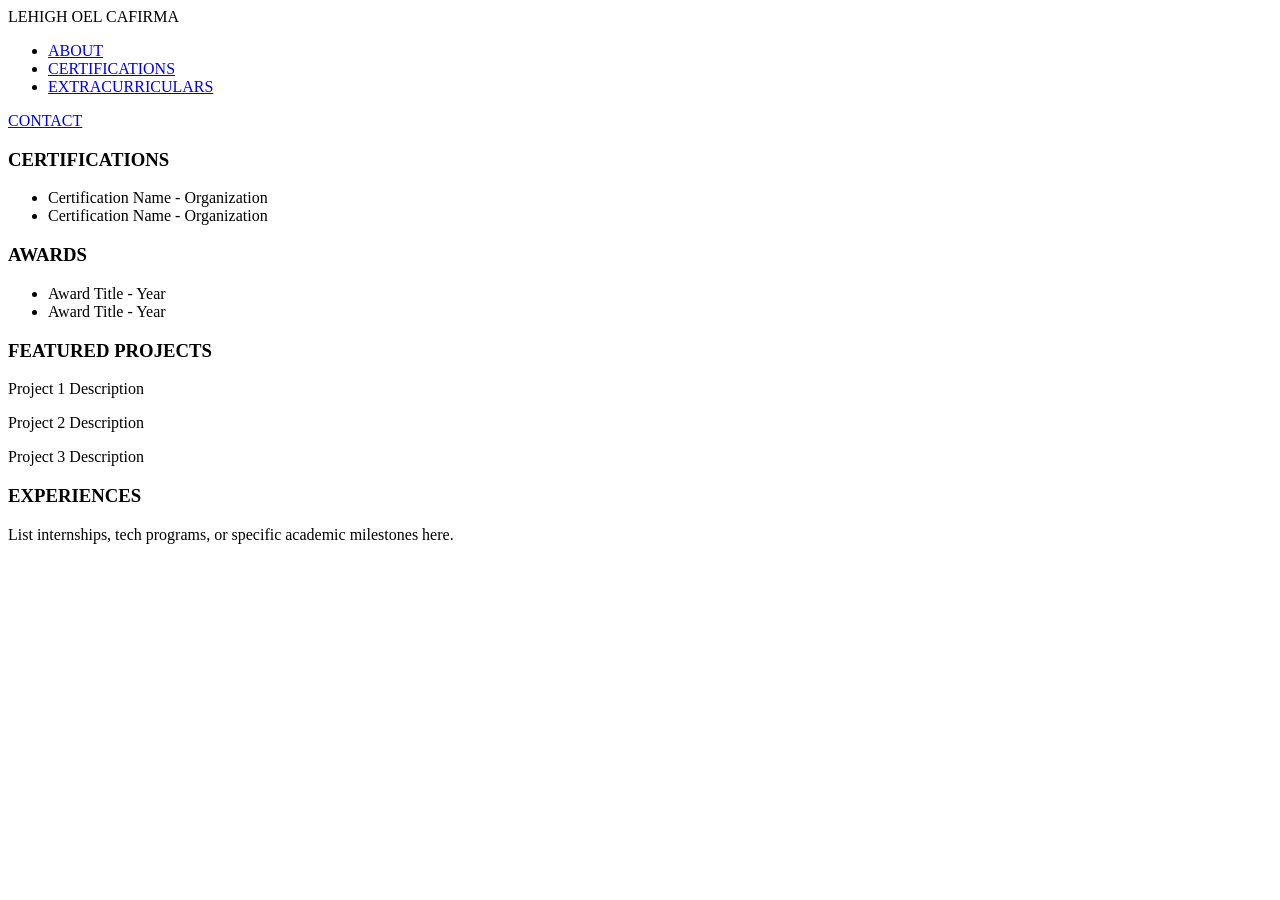
==== certifications.html @ 2c729127 "updated new codes" ====
<!DOCTYPE html>
<html lang="en">
<head>
	<meta charset="UTF-8">
	<meta name="viewport" content="width=device-width, inital-scale=1.0">
	<title>Certifications & Projects</title>
	<link rel="stylesheet" href="css/style.css">
</head>
<body>
	<header>
		<nav>
			<div class="logo">LEHIGH OEL CAFIRMA</div>
			<ul>
				<li><a href="index.html">ABOUT</a></li>
				<li><a href="cerfications.html" class="active">CERTIFICATIONS</a></li>
				<li><a href="extracurriculars.html">EXTRACURRICULARS</a></li>
			</ul>
			<a href="#" class="contact-btn">CONTACT</a>
		</nav>
	</header>

	<main class="container">
		<section class="grid-2-col">
			<div>
				<h3>CERTIFICATIONS</h3>
				<ul>
					<li>Certification Name - Organization</li>
					<li>Certification Name - Organization</li>
				</ul>
			</div>
			<div>
				<h3>AWARDS</h3>
				<ul>
					<li>Award Title - Year</li>
					<li>Award Title - Year</li>
				</ul>
			</div>
		</section>

		<section class="projects-section">
			<h3>FEATURED PROJECTS</h3>
			<div class="grid-3-col">
				<div class="project-card">
					<div class="img-box"></div>
					<p>Project 1 Description</p>
				</div>
				<div class="project-card">
					<div class="img-box"></div>
					<p>Project 2 Description</p>
				</div>
				<div class="project-card">
					<div class="img-box"></div>
					<p>Project 3 Description</p>
				</div>
			</div>
		</section>

		<section>
			<h3>EXPERIENCES</h3>
			<p>List internships, tech programs, or specific academic milestones here.</p>
		</section>
	</main>
</body>
</html>
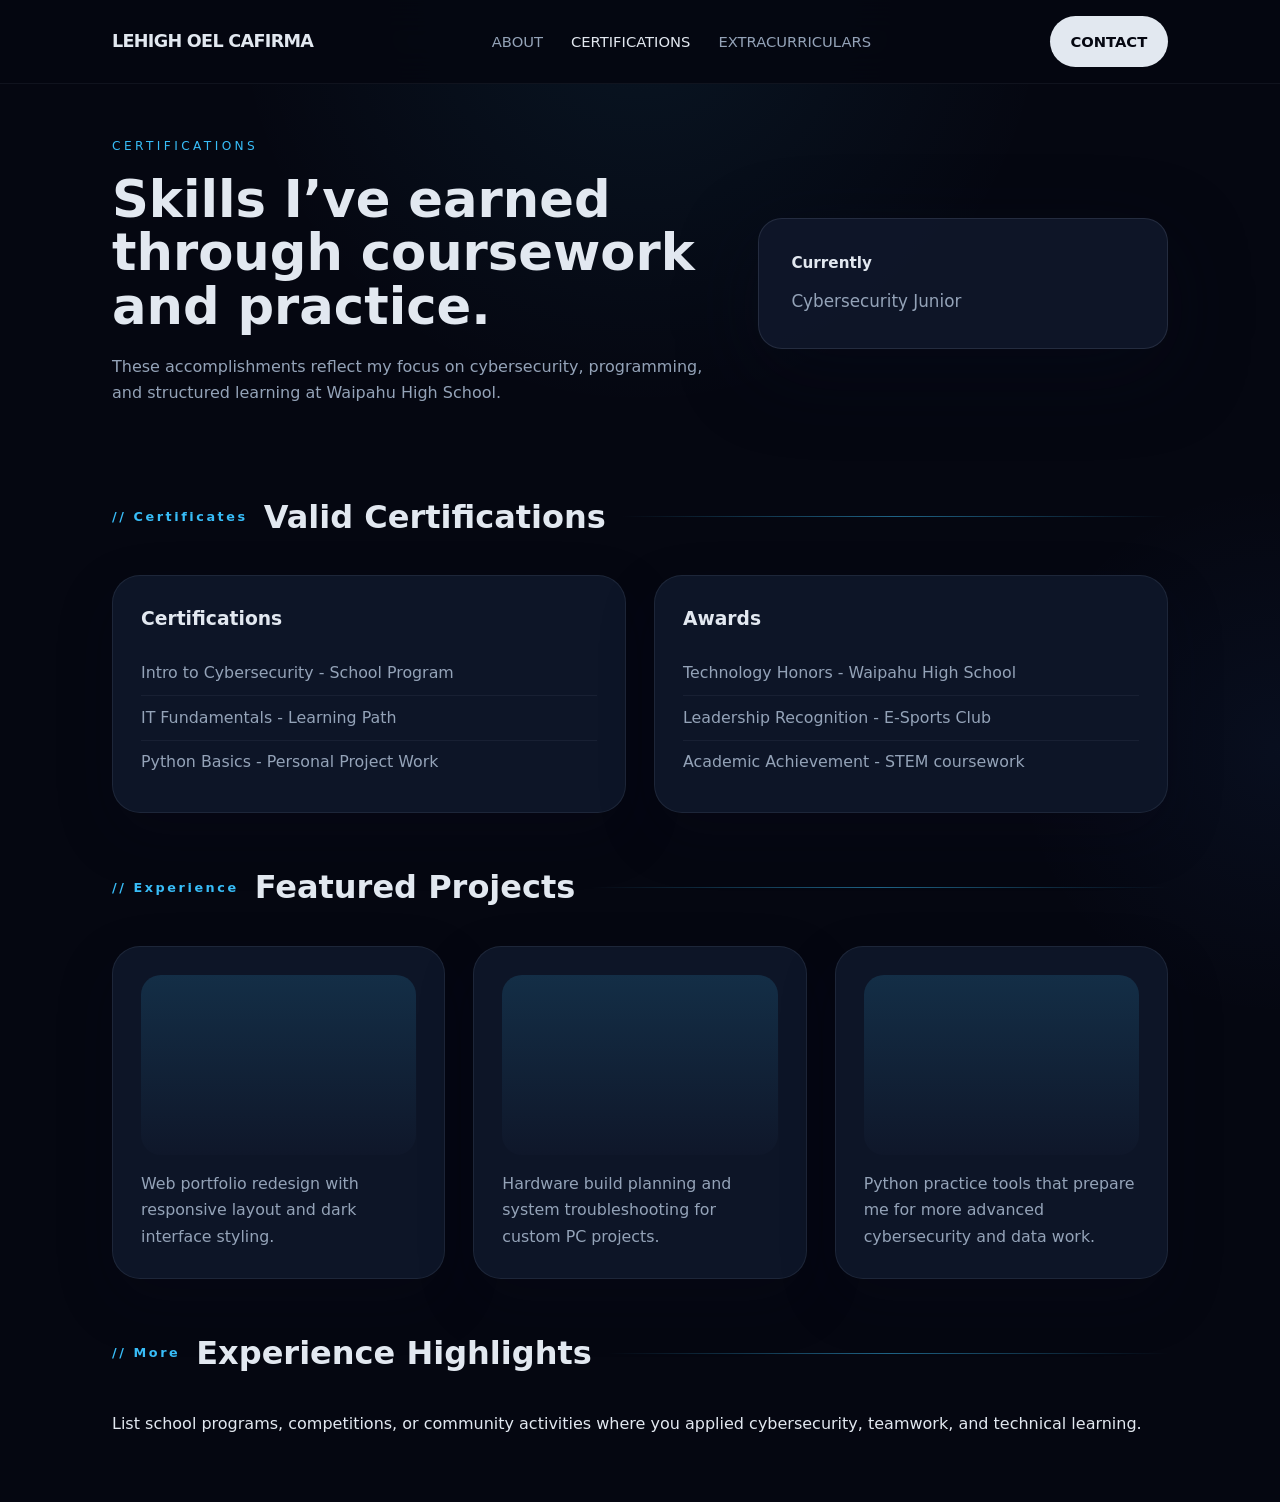
==== commit ed1f4cdc: "Kyle-style version" ====
--- a/certifications.html
+++ b/certifications.html
@@ -1,64 +1,95 @@
 <!DOCTYPE html>
 <html lang="en">
 <head>
-	<meta charset="UTF-8">
-	<meta name="viewport" content="width=device-width, inital-scale=1.0">
-	<title>Certifications & Projects</title>
-	<link rel="stylesheet" href="css/style.css">
+  <meta charset="UTF-8">
+  <meta name="viewport" content="width=device-width, initial-scale=1.0">
+  <title>Lehigh Oel Cafirma | Certifications</title>
+  <link rel="stylesheet" href="css/style.css">
 </head>
 <body>
-	<header>
-		<nav>
-			<div class="logo">LEHIGH OEL CAFIRMA</div>
-			<ul>
-				<li><a href="index.html">ABOUT</a></li>
-				<li><a href="cerfications.html" class="active">CERTIFICATIONS</a></li>
-				<li><a href="extracurriculars.html">EXTRACURRICULARS</a></li>
-			</ul>
-			<a href="#" class="contact-btn">CONTACT</a>
-		</nav>
-	</header>
+  <header>
+    <nav class="top-nav">
+      <a href="index.html" class="logo">LEHIGH OEL CAFIRMA</a>
+      <ul class="nav-links">
+        <li><a href="index.html">ABOUT</a></li>
+        <li><a href="certifications.html" class="active">CERTIFICATIONS</a></li>
+        <li><a href="extracurriculars.html">EXTRACURRICULARS</a></li>
+      </ul>
+      <a href="mailto:lehighoel@gmail.com" class="button button-accent">CONTACT</a>
+    </nav>
+  </header>
 
-	<main class="container">
-		<section class="grid-2-col">
-			<div>
-				<h3>CERTIFICATIONS</h3>
-				<ul>
-					<li>Certification Name - Organization</li>
-					<li>Certification Name - Organization</li>
-				</ul>
-			</div>
-			<div>
-				<h3>AWARDS</h3>
-				<ul>
-					<li>Award Title - Year</li>
-					<li>Award Title - Year</li>
-				</ul>
-			</div>
-		</section>
+  <main class="page-content">
+    <section class="hero-section small-hero">
+      <div class="hero-copy">
+        <span class="eyebrow">Certifications</span>
+        <h1>Skills I’ve earned through coursework and practice.</h1>
+        <p>These accomplishments reflect my focus on cybersecurity, programming, and structured learning at Waipahu High School.</p>
+      </div>
+      <div class="hero-card hero-card-small">
+        <div class="stat-card">
+          <strong>Currently</strong>
+          <p>Cybersecurity Junior</p>
+        </div>
+      </div>
+    </section>
 
-		<section class="projects-section">
-			<h3>FEATURED PROJECTS</h3>
-			<div class="grid-3-col">
-				<div class="project-card">
-					<div class="img-box"></div>
-					<p>Project 1 Description</p>
-				</div>
-				<div class="project-card">
-					<div class="img-box"></div>
-					<p>Project 2 Description</p>
-				</div>
-				<div class="project-card">
-					<div class="img-box"></div>
-					<p>Project 3 Description</p>
-				</div>
-			</div>
-		</section>
+    <section class="section-block">
+      <div class="section-header">
+        <span class="section-label">// Certificates</span>
+        <h2>Valid Certifications</h2>
+        <div class="section-line"></div>
+      </div>
+      <div class="split-grid">
+        <div class="info-card">
+          <h3>Certifications</h3>
+          <ul>
+            <li>Intro to Cybersecurity - School Program</li>
+            <li>IT Fundamentals - Learning Path</li>
+            <li>Python Basics - Personal Project Work</li>
+          </ul>
+        </div>
+        <div class="info-card">
+          <h3>Awards</h3>
+          <ul>
+            <li>Technology Honors - Waipahu High School</li>
+            <li>Leadership Recognition - E-Sports Club</li>
+            <li>Academic Achievement - STEM coursework</li>
+          </ul>
+        </div>
+      </div>
+    </section>
 
-		<section>
-			<h3>EXPERIENCES</h3>
-			<p>List internships, tech programs, or specific academic milestones here.</p>
-		</section>
-	</main>
+    <section class="section-block">
+      <div class="section-header">
+        <span class="section-label">// Experience</span>
+        <h2>Featured Projects</h2>
+        <div class="section-line"></div>
+      </div>
+      <div class="card-grid">
+        <article class="project-card">
+          <div class="img-box"></div>
+          <p>Web portfolio redesign with responsive layout and dark interface styling.</p>
+        </article>
+        <article class="project-card">
+          <div class="img-box"></div>
+          <p>Hardware build planning and system troubleshooting for custom PC projects.</p>
+        </article>
+        <article class="project-card">
+          <div class="img-box"></div>
+          <p>Python practice tools that prepare me for more advanced cybersecurity and data work.</p>
+        </article>
+      </div>
+    </section>
+
+    <section class="section-block">
+      <div class="section-header">
+        <span class="section-label">// More</span>
+        <h2>Experience Highlights</h2>
+        <div class="section-line"></div>
+      </div>
+      <p>List school programs, competitions, or community activities where you applied cybersecurity, teamwork, and technical learning.</p>
+    </section>
+  </main>
 </body>
 </html>
--- a/css/style.css
+++ b/css/style.css
@@ -0,0 +1,361 @@
+/* 1. Global Reset & Variables */
+:root {
+  --bg-color: #050711;
+  --surface: #0f172a;
+  --surface-strong: #111827;
+  --border: rgba(148, 163, 184, 0.15);
+  --text-primary: #e2e8f0;
+  --text-secondary: #94a3b8;
+  --accent: #38bdf8;
+  --accent-strong: #60a5fa;
+  --card-bg: rgba(15, 23, 42, 0.92);
+  --shadow: 0 24px 80px rgba(7, 11, 26, 0.45);
+  --font-main: Inter, ui-sans-serif, system-ui, -apple-system, BlinkMacSystemFont, sans-serif;
+}
+
+* {
+  margin: 0;
+  padding: 0;
+  box-sizing: border-box;
+}
+
+html {
+  scroll-behavior: smooth;
+}
+
+body {
+  min-height: 100vh;
+  font-family: var(--font-main);
+  color: var(--text-primary);
+  background: radial-gradient(circle at top, rgba(56, 189, 248, 0.08), transparent 25%),
+    radial-gradient(circle at right, rgba(59, 130, 246, 0.06), transparent 18%),
+    var(--bg-color);
+  line-height: 1.65;
+  overflow-x: hidden;
+}
+
+img {
+  max-width: 100%;
+  display: block;
+}
+
+a {
+  color: inherit;
+  text-decoration: none;
+}
+
+button,
+.button {
+  font: inherit;
+}
+
+/* Navigation */
+header {
+  position: sticky;
+  top: 0;
+  z-index: 50;
+  background: rgba(5, 7, 17, 0.92);
+  border-bottom: 1px solid rgba(148, 163, 184, 0.08);
+  backdrop-filter: blur(18px);
+}
+
+.top-nav {
+  max-width: 1120px;
+  margin: 0 auto;
+  padding: 1rem 2rem;
+  display: flex;
+  align-items: center;
+  justify-content: space-between;
+  gap: 1rem;
+}
+
+.logo {
+  font-weight: 800;
+  letter-spacing: -0.04em;
+  font-size: 1.1rem;
+}
+
+.nav-links {
+  display: flex;
+  gap: 1.75rem;
+  list-style: none;
+}
+
+.nav-links a {
+  color: var(--text-secondary);
+  font-size: 0.92rem;
+  font-weight: 500;
+  transition: color 0.25s ease;
+}
+
+.nav-links a:hover,
+.nav-links a.active {
+  color: var(--text-primary);
+}
+
+.button {
+  display: inline-flex;
+  align-items: center;
+  justify-content: center;
+  padding: 0.85rem 1.3rem;
+  border-radius: 999px;
+  font-size: 0.92rem;
+  font-weight: 600;
+  transition: transform 0.25s ease, background-color 0.25s ease, color 0.25s ease;
+}
+
+.button:hover {
+  transform: translateY(-1px);
+}
+
+.button-accent {
+  background: var(--text-primary);
+  color: var(--bg-color);
+}
+
+.button-primary {
+  background: linear-gradient(135deg, rgba(56, 189, 248, 0.95), rgba(96, 165, 250, 0.92));
+  color: #071014;
+}
+
+.button-secondary,
+.button-outline {
+  background: transparent;
+  border: 1px solid rgba(148, 163, 184, 0.35);
+  color: var(--text-secondary);
+}
+
+.button-outline:hover,
+.button-secondary:hover {
+  color: var(--text-primary);
+  border-color: rgba(56, 189, 248, 0.6);
+}
+
+/* Page layout */
+.page-content {
+  max-width: 1120px;
+  margin: 0 auto;
+  padding: 3rem 2rem 4rem;
+}
+
+.hero-section {
+  display: grid;
+  grid-template-columns: 1.5fr 1fr;
+  gap: 3rem;
+  align-items: center;
+  margin-bottom: 3.5rem;
+}
+
+.small-hero {
+  gap: 2rem;
+}
+
+.hero-copy {
+  max-width: 700px;
+}
+
+.eyebrow {
+  display: inline-flex;
+  text-transform: uppercase;
+  letter-spacing: 0.28em;
+  color: var(--accent);
+  font-size: 0.76rem;
+  margin-bottom: 1rem;
+}
+
+.hero-copy h1 {
+  font-size: clamp(2.75rem, 4vw, 4.1rem);
+  line-height: 1.05;
+  margin-bottom: 1.25rem;
+}
+
+.hero-copy p {
+  max-width: 640px;
+  color: var(--text-secondary);
+  margin-bottom: 1.75rem;
+  font-size: 1rem;
+}
+
+.text-accent {
+  color: var(--accent);
+}
+
+.hero-actions {
+  display: flex;
+  flex-wrap: wrap;
+  gap: 1rem;
+}
+
+.hero-card,
+.hero-card-small {
+  display: flex;
+  justify-content: center;
+  align-items: center;
+}
+
+.profile-frame {
+  width: min(100%, 340px);
+  padding: 1.25rem;
+  border: 1px solid rgba(148, 163, 184, 0.16);
+  border-radius: 2rem;
+  background: rgba(15, 23, 42, 0.9);
+  box-shadow: var(--shadow);
+}
+
+.profile-frame img {
+  border-radius: 1.5rem;
+  object-fit: cover;
+}
+
+.stat-card {
+  width: 100%;
+  padding: 2rem;
+  border-radius: 1.5rem;
+  background: rgba(15, 23, 42, 0.95);
+  border: 1px solid rgba(148, 163, 184, 0.16);
+  box-shadow: var(--shadow);
+}
+
+.stat-card strong {
+  display: block;
+  margin-bottom: 0.75rem;
+  color: var(--text-primary);
+  font-size: 0.95rem;
+}
+
+.stat-card p {
+  color: var(--text-secondary);
+  font-size: 1.05rem;
+}
+
+.section-block {
+  margin-top: 3rem;
+}
+
+.section-header {
+  display: flex;
+  flex-wrap: wrap;
+  align-items: center;
+  gap: 1rem;
+  margin-bottom: 2rem;
+}
+
+.section-label {
+  color: var(--accent);
+  font-weight: 700;
+  letter-spacing: 0.2em;
+  font-size: 0.8rem;
+}
+
+.section-header h2 {
+  font-size: clamp(1.75rem, 2.5vw, 2.4rem);
+  margin: 0;
+}
+
+.section-line {
+  flex: 1;
+  min-width: 100px;
+  height: 1px;
+  background: linear-gradient(90deg, rgba(56, 189, 248, 0), rgba(56, 189, 248, 0.5), rgba(56, 189, 248, 0));
+}
+
+.split-grid,
+.card-grid {
+  display: grid;
+  gap: 1.75rem;
+}
+
+.split-grid {
+  grid-template-columns: repeat(2, minmax(0, 1fr));
+}
+
+.card-grid {
+  grid-template-columns: repeat(3, minmax(0, 1fr));
+}
+
+.info-card,
+.feature-card,
+.project-card {
+  padding: 1.75rem;
+  border-radius: 1.75rem;
+  background: var(--card-bg);
+  border: 1px solid rgba(148, 163, 184, 0.12);
+  box-shadow: 0 22px 55px rgba(7, 11, 26, 0.22);
+}
+
+.info-card h3,
+.feature-card h4,
+.project-card h4 {
+  margin-bottom: 1rem;
+  color: var(--text-primary);
+}
+
+.info-card p,
+.feature-card p,
+.project-card p,
+.info-card ul,
+.feature-card ul {
+  color: var(--text-secondary);
+  font-size: 0.99rem;
+}
+
+.info-card ul,
+.feature-card ul {
+  list-style: none;
+  padding: 0;
+}
+
+.info-card li,
+.feature-card li {
+  padding: 0.55rem 0;
+  border-bottom: 1px solid rgba(148, 163, 184, 0.08);
+}
+
+.info-card li:last-child,
+.feature-card li:last-child {
+  border-bottom: none;
+}
+
+.resume-card {
+  display: flex;
+  flex-direction: column;
+  justify-content: space-between;
+}
+
+.project-card .img-box {
+  min-height: 180px;
+  background: linear-gradient(180deg, rgba(56, 189, 248, 0.15), rgba(15, 23, 42, 0.95));
+  border-radius: 1.25rem;
+  margin-bottom: 1rem;
+}
+
+@media (max-width: 960px) {
+  .hero-section {
+    grid-template-columns: 1fr;
+  }
+
+  .split-grid,
+  .card-grid {
+    grid-template-columns: 1fr;
+  }
+}
+
+@media (max-width: 680px) {
+  .top-nav {
+    flex-direction: column;
+    align-items: stretch;
+  }
+
+  .nav-links {
+    flex-wrap: wrap;
+    justify-content: center;
+  }
+
+  .hero-copy h1 {
+    font-size: 2.5rem;
+  }
+
+  .page-content {
+    padding: 2rem 1.25rem 3rem;
+  }
+}
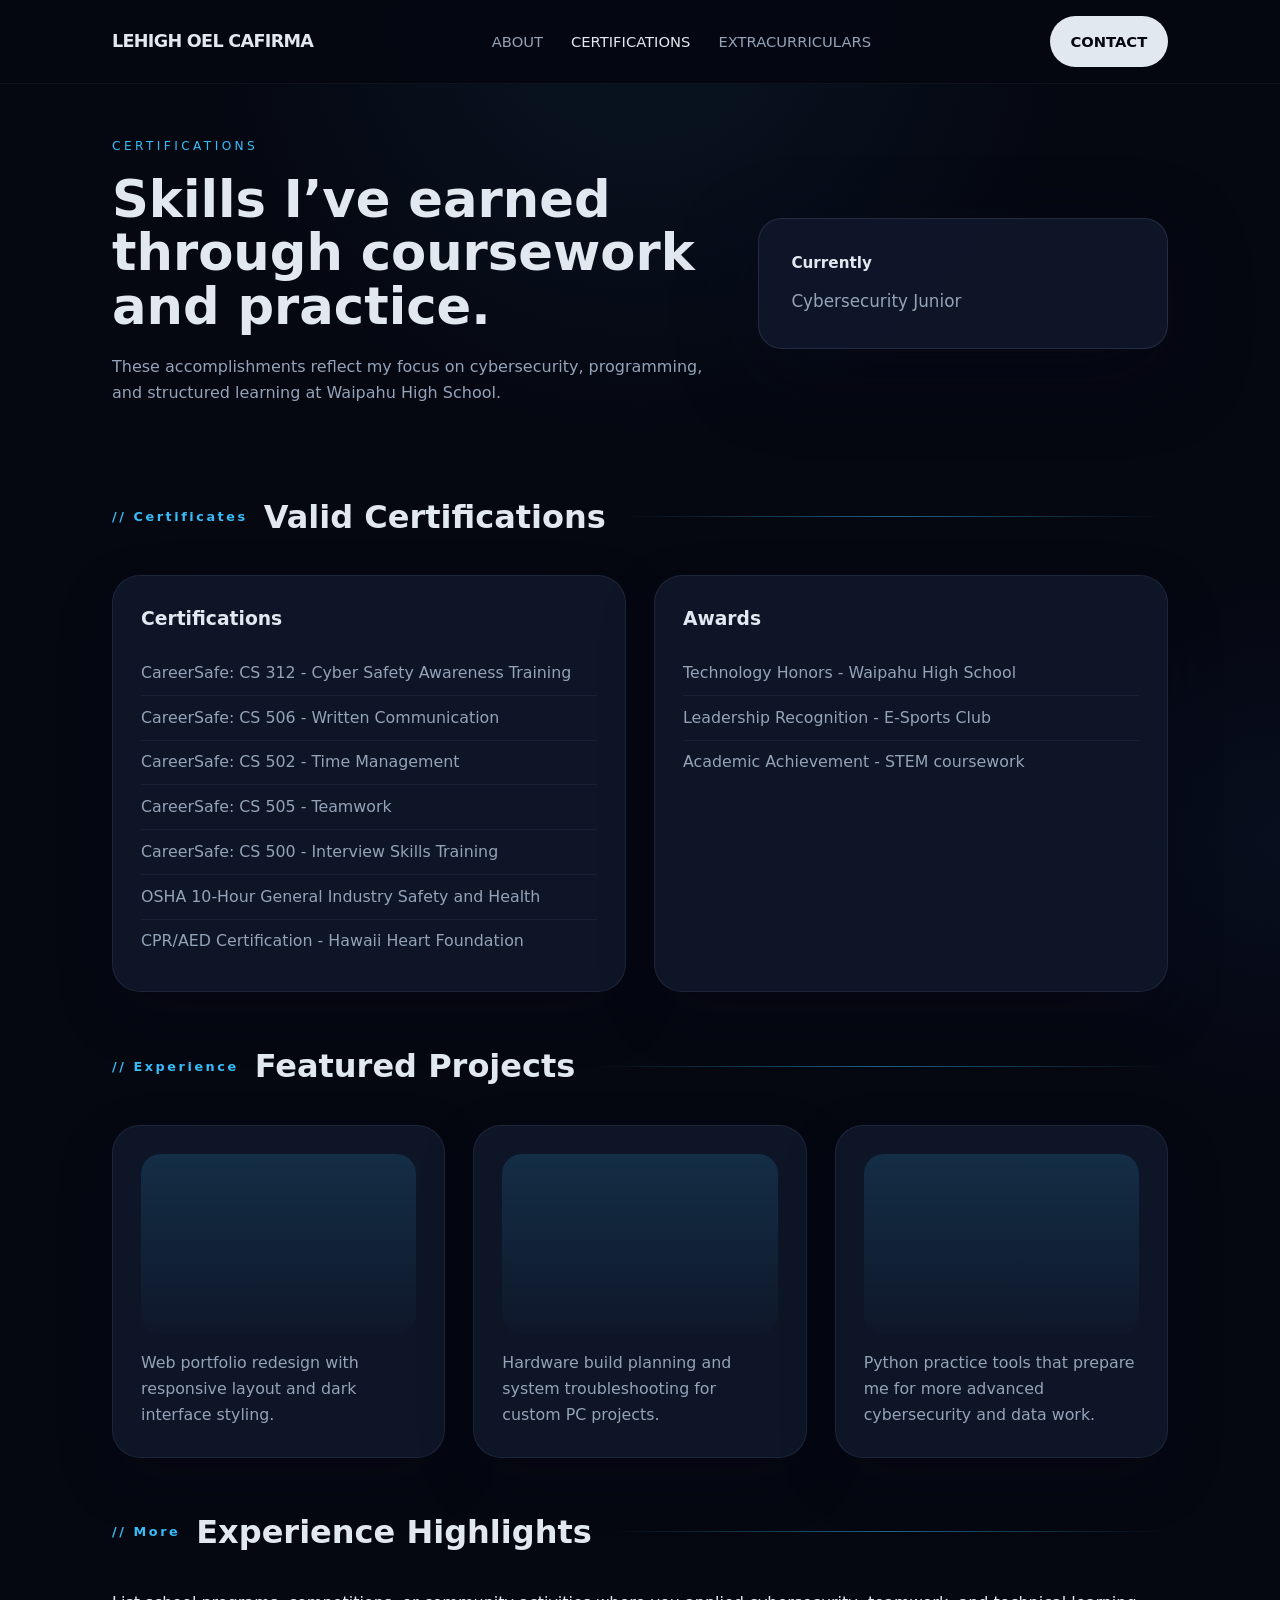
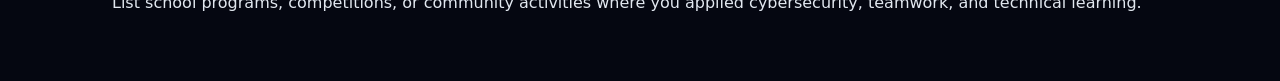
==== commit 23edf2e5: "Personalized HTMLs" ====
--- a/certifications.html
+++ b/certifications.html
@@ -44,9 +44,13 @@
         <div class="info-card">
           <h3>Certifications</h3>
           <ul>
-            <li>Intro to Cybersecurity - School Program</li>
-            <li>IT Fundamentals - Learning Path</li>
-            <li>Python Basics - Personal Project Work</li>
+            <li>CareerSafe: CS 312 - Cyber Safety Awareness Training</li>
+            <li>CareerSafe: CS 506 - Written Communication</li>
+            <li>CareerSafe: CS 502 - Time Management</li>
+            <li>CareerSafe: CS 505 - Teamwork</li>
+            <li>CareerSafe: CS 500 - Interview Skills Training</li>
+            <li>OSHA 10-Hour General Industry Safety and Health</li>
+            <li>CPR/AED Certification - Hawaii Heart Foundation</li>
           </ul>
         </div>
         <div class="info-card">
